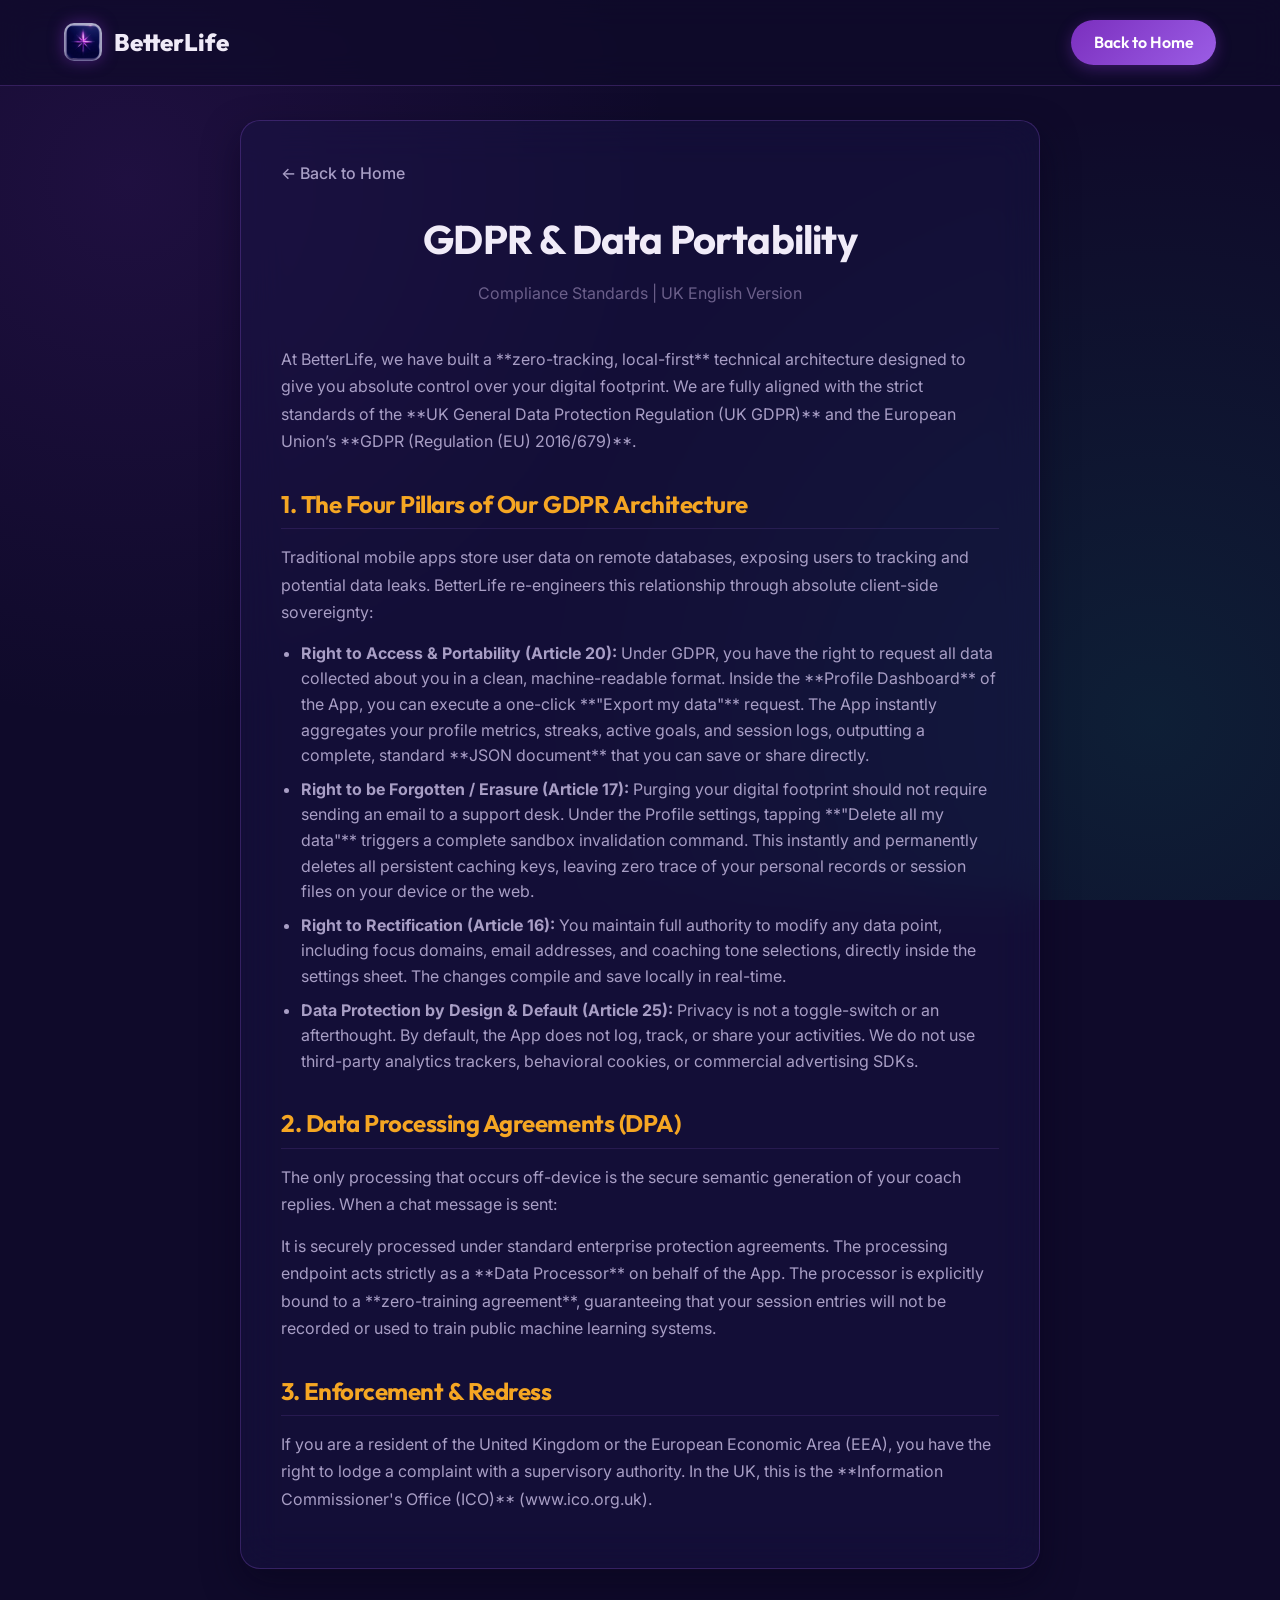
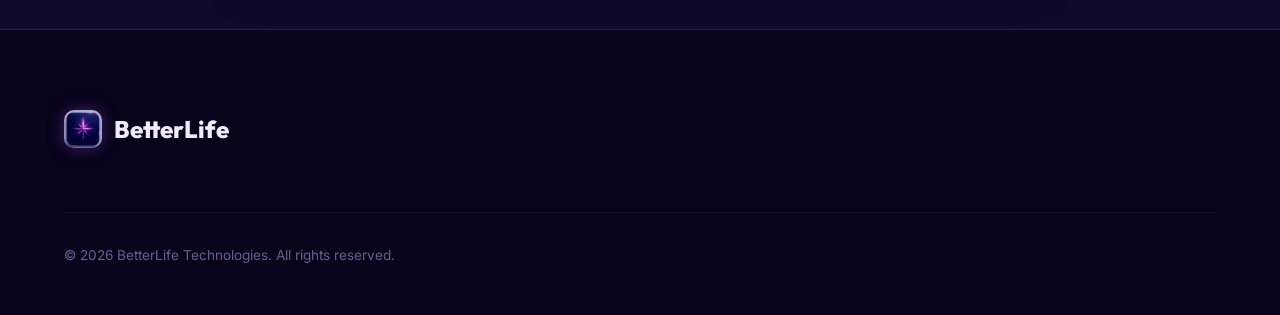
==== gdpr.html @ 4e4b3cdb "Deploy comprehensive Privacy Policy, Terms of Service, and GDPR pages" ====
<!DOCTYPE html>
<html lang="en-GB">
<head>
  <meta charset="UTF-8">
  <meta name="viewport" content="width=device-width, initial-scale=1.0">
  <title>GDPR & Data Portability Compliance - BetterLife AI</title>
  <link rel="stylesheet" href="style.css">
  <link rel="icon" type="image/png" href="assets/app_icon.png">
  <style>
    .legal-container {
      max-width: 800px;
      margin: 120px auto 60px auto;
      padding: 40px;
      background: rgba(26, 21, 72, 0.45);
      backdrop-filter: blur(20px);
      border: 1px solid rgba(155, 93, 229, 0.25);
      border-radius: 20px;
      box-shadow: 0 15px 35px rgba(8, 4, 27, 0.5);
    }
    .legal-title {
      font-size: 2.5rem;
      margin-bottom: 10px;
      color: var(--text-primary);
      text-align: center;
    }
    .legal-subtitle {
      font-size: 1rem;
      color: var(--text-tertiary);
      text-align: center;
      margin-bottom: 40px;
    }
    .legal-content h2 {
      font-size: 1.5rem;
      margin-top: 30px;
      margin-bottom: 15px;
      color: var(--gold);
      border-bottom: 1px solid rgba(155, 93, 229, 0.15);
      padding-bottom: 5px;
    }
    .legal-content p {
      margin-bottom: 15px;
      font-size: 1rem;
      line-height: 1.7;
    }
    .legal-content ul {
      margin-bottom: 20px;
      padding-left: 20px;
      color: var(--text-secondary);
    }
    .legal-content li {
      margin-bottom: 8px;
    }
    .back-home {
      display: inline-block;
      margin-bottom: 20px;
      color: var(--text-secondary);
      text-decoration: none;
      font-weight: 500;
      transition: var(--transition-smooth);
    }
    .back-home:hover {
      color: var(--gold);
      transform: translateX(-5px);
    }
  </style>
</head>
<body>

  <!-- Navigation -->
  <nav>
    <a href="index.html" class="logo">
      <img src="assets/app_icon.png" alt="BetterLife Brand Icon" class="logo-img">
      <span class="logo-text">BetterLife</span>
    </a>
    <div class="nav-links">
      <a href="index.html" class="btn-cta">Back to Home</a>
    </div>
  </nav>

  <!-- Content -->
  <div class="legal-container">
    <a href="index.html" class="back-home">← Back to Home</a>
    <h1 class="legal-title">GDPR & Data Portability</h1>
    <div class="legal-subtitle">Compliance Standards | UK English Version</div>

    <div class="legal-content">
      <p>
        At BetterLife, we have built a **zero-tracking, local-first** technical architecture designed to give you absolute control over your digital footprint. We are fully aligned with the strict standards of the **UK General Data Protection Regulation (UK GDPR)** and the European Union’s **GDPR (Regulation (EU) 2016/679)**.
      </p>

      <h2>1. The Four Pillars of Our GDPR Architecture</h2>
      <p>
        Traditional mobile apps store user data on remote databases, exposing users to tracking and potential data leaks. BetterLife re-engineers this relationship through absolute client-side sovereignty:
      </p>
      <ul>
        <li><strong>Right to Access & Portability (Article 20):</strong> Under GDPR, you have the right to request all data collected about you in a clean, machine-readable format. Inside the **Profile Dashboard** of the App, you can execute a one-click **"Export my data"** request. The App instantly aggregates your profile metrics, streaks, active goals, and session logs, outputting a complete, standard **JSON document** that you can save or share directly.</li>
        <li><strong>Right to be Forgotten / Erasure (Article 17):</strong> Purging your digital footprint should not require sending an email to a support desk. Under the Profile settings, tapping **"Delete all my data"** triggers a complete sandbox invalidation command. This instantly and permanently deletes all persistent caching keys, leaving zero trace of your personal records or session files on your device or the web.</li>
        <li><strong>Right to Rectification (Article 16):</strong> You maintain full authority to modify any data point, including focus domains, email addresses, and coaching tone selections, directly inside the settings sheet. The changes compile and save locally in real-time.</li>
        <li><strong>Data Protection by Design & Default (Article 25):</strong> Privacy is not a toggle-switch or an afterthought. By default, the App does not log, track, or share your activities. We do not use third-party analytics trackers, behavioral cookies, or commercial advertising SDKs.</li>
      </ul>

      <h2>2. Data Processing Agreements (DPA)</h2>
      <p>
        The only processing that occurs off-device is the secure semantic generation of your coach replies. When a chat message is sent:
      </p>
      <p>
        It is securely processed under standard enterprise protection agreements. The processing endpoint acts strictly as a **Data Processor** on behalf of the App. The processor is explicitly bound to a **zero-training agreement**, guaranteeing that your session entries will not be recorded or used to train public machine learning systems.
      </p>

      <h2>3. Enforcement & Redress</h2>
      <p>
        If you are a resident of the United Kingdom or the European Economic Area (EEA), you have the right to lodge a complaint with a supervisory authority. In the UK, this is the **Information Commissioner's Office (ICO)** (www.ico.org.uk).
      </p>
    </div>
  </div>

  <!-- Footer -->
  <footer>
    <div class="footer-container">
      <div class="footer-brand">
        <a href="index.html" class="logo">
          <img src="assets/app_icon.png" alt="BetterLife Brand Icon" class="logo-img">
          <span class="logo-text">BetterLife</span>
        </a>
      </div>
    </div>
    <div class="footer-bottom">
      <div>
        &copy; 2026 BetterLife Technologies. All rights reserved.
      </div>
    </div>
  </footer>

</body>
</html>
---- style.css ----
/* --- BetterLife Premium Design System & Typography --- */
@import url('https://fonts.googleapis.com/css2?family=Inter:wght@300;400;500;600&family=Outfit:wght@400;500;600;700;800&display=swap');

:root {
  /* Brand Colors matching iOS design tokens */
  --bg-primary: #0F0A2A;
  --bg-secondary: #08041B;
  --surface: rgba(26, 21, 72, 0.45);
  --surface-hover: rgba(26, 21, 72, 0.7);
  --border-color: rgba(155, 93, 229, 0.25);
  
  --violet: #7B2FBE;
  --violet-light: #9B5DE5;
  --gold: #F5A623;
  --gold-light: #FFD166;
  --teal: #06D6A0;
  --coral: #EF476F;
  
  --text-primary: #F0EBF8;
  --text-secondary: #A89EC5;
  --text-tertiary: #6B5F8A;

  /* Font mappings */
  --font-display: 'Outfit', sans-serif;
  --font-body: 'Inter', sans-serif;
  
  --transition-smooth: all 0.4s cubic-bezier(0.16, 1, 0.3, 1);
}

/* --- Base Rules --- */
* {
  box-sizing: border-box;
  margin: 0;
  padding: 0;
}

html {
  scroll-behavior: smooth;
  font-size: 16px;
}

body {
  background-color: var(--bg-primary);
  background-image: radial-gradient(circle at 10% 20%, rgba(123, 47, 190, 0.15) 0%, transparent 40%),
                    radial-gradient(circle at 90% 80%, rgba(6, 214, 160, 0.1) 0%, transparent 45%);
  background-attachment: fixed;
  color: var(--text-primary);
  font-family: var(--font-body);
  line-height: 1.6;
  overflow-x: hidden;
  -webkit-font-smoothing: antialiased;
}

/* --- Typography --- */
h1, h2, h3, h4 {
  font-family: var(--font-display);
  font-weight: 700;
  letter-spacing: -0.02em;
}

p {
  color: var(--text-secondary);
  font-weight: 400;
}

/* --- Nav Bar --- */
nav {
  position: fixed;
  top: 0;
  left: 0;
  width: 100%;
  padding: 1.25rem 5%;
  background: rgba(15, 10, 42, 0.7);
  backdrop-filter: blur(15px);
  border-bottom: 1px solid var(--border-color);
  display: flex;
  justify-content: space-between;
  align-items: center;
  z-index: 1000;
}

.logo {
  display: flex;
  align-items: center;
  gap: 0.75rem;
  text-decoration: none;
}

.logo-img {
  width: 38px;
  height: 38px;
  border-radius: 10px;
  box-shadow: 0 0 15px rgba(123, 47, 190, 0.5);
}

.logo-text {
  font-family: var(--font-display);
  font-size: 1.5rem;
  font-weight: 800;
  color: var(--text-primary);
}

.nav-links {
  display: flex;
  gap: 2rem;
  align-items: center;
}

.nav-link {
  font-family: var(--font-display);
  font-size: 1rem;
  color: var(--text-secondary);
  text-decoration: none;
  font-weight: 500;
  transition: var(--transition-smooth);
}

.nav-link:hover {
  color: var(--violet-light);
}

.btn-cta {
  background: linear-gradient(135deg, var(--violet), var(--violet-light));
  color: white;
  border: none;
  font-family: var(--font-display);
  font-weight: 600;
  padding: 0.6rem 1.4rem;
  border-radius: 99px;
  cursor: pointer;
  text-decoration: none;
  box-shadow: 0 4px 15px rgba(123, 47, 190, 0.4);
  transition: var(--transition-smooth);
}

.btn-cta:hover {
  transform: translateY(-2px);
  box-shadow: 0 6px 20px rgba(123, 47, 190, 0.6);
}

/* --- Hero Section --- */
.hero {
  padding: 10rem 5% 6rem;
  max-width: 900px;
  margin: 0 auto;
  display: flex;
  flex-direction: column;
  align-items: center;
  text-align: center;
  gap: 3.5rem;
}

.hero-content {
  display: flex;
  flex-direction: column;
  align-items: center;
  gap: 1.5rem;
}

.hero-tag {
  align-self: center;
  background: rgba(123, 47, 190, 0.2);
  border: 1px solid var(--violet-light);
  color: var(--violet-light);
  font-family: var(--font-display);
  font-weight: 600;
  padding: 0.4rem 1rem;
  border-radius: 99px;
  font-size: 0.875rem;
  letter-spacing: 0.05em;
  text-transform: uppercase;
}

.hero-title {
  font-size: 3.5rem;
  line-height: 1.15;
  color: white;
}

.hero-title span {
  background: linear-gradient(135deg, var(--violet-light), var(--gold));
  -webkit-background-clip: text;
  -webkit-text-fill-color: transparent;
}

.hero-desc {
  font-size: 1.15rem;
  line-height: 1.6;
  max-width: 700px;
}

.hero-btns {
  display: flex;
  justify-content: center;
  gap: 1rem;
  margin-top: 1rem;
}

.btn-secondary {
  background: rgba(26, 21, 72, 0.4);
  color: var(--text-primary);
  border: 1px solid var(--border-color);
  font-family: var(--font-display);
  font-weight: 600;
  padding: 0.75rem 1.8rem;
  border-radius: 99px;
  text-decoration: none;
  display: inline-flex;
  align-items: center;
  justify-content: center;
  transition: var(--transition-smooth);
}

.btn-secondary:hover {
  background: rgba(26, 21, 72, 0.7);
  border-color: var(--violet-light);
}

.hero-showcase {
  display: flex;
  justify-content: center;
  position: relative;
}

.phone-container {
  width: 280px;
  height: 560px;
  background: #08041B;
  border: 8px solid rgba(155, 93, 229, 0.3);
  border-radius: 40px;
  box-shadow: 0 25px 50px -12px rgba(123, 47, 190, 0.5);
  overflow: hidden;
  position: relative;
  animation: floatPhone 6s ease-in-out infinite;
}

.phone-screen {
  width: 100%;
  height: 100%;
  object-fit: cover;
}

@keyframes floatPhone {
  0%, 100% { transform: translateY(0); }
  50% { transform: translateY(-15px); }
}

/* --- Section Container --- */
.section {
  padding: 6rem 5%;
  max-width: 1200px;
  margin: 0 auto;
}

.section-hdr {
  text-align: center;
  max-width: 700px;
  margin: 0 auto 4rem;
  display: flex;
  flex-direction: column;
  gap: 1rem;
}

.section-tag {
  color: var(--violet-light);
  font-family: var(--font-display);
  font-weight: 600;
  text-transform: uppercase;
  letter-spacing: 0.1em;
  font-size: 0.875rem;
}

.section-title {
  font-size: 2.5rem;
  color: white;
}

/* --- Feature Grid ("What You Get") --- */
.features-grid {
  display: grid;
  grid-template-columns: repeat(auto-fit, minmax(320px, 1fr));
  gap: 2rem;
}

.card {
  background: var(--surface);
  border: 1px solid var(--border-color);
  border-radius: 24px;
  padding: 2.5rem;
  display: flex;
  flex-direction: column;
  gap: 1.25rem;
  backdrop-filter: blur(10px);
  transition: var(--transition-smooth);
}

.card:hover {
  transform: translateY(-8px);
  background: var(--surface-hover);
  border-color: var(--violet-light);
  box-shadow: 0 12px 30px rgba(123, 47, 190, 0.25);
}

.card-icon {
  font-size: 2rem;
  display: inline-flex;
  align-items: center;
  justify-content: center;
  width: 60px;
  height: 60px;
  border-radius: 16px;
  background: rgba(123, 47, 190, 0.25);
  border: 1px solid rgba(155, 93, 229, 0.4);
  color: var(--violet-light);
}

.card-title {
  font-size: 1.5rem;
  color: white;
}

.card-desc {
  font-size: 0.95rem;
}

/* --- Step Flow ("How to Use") --- */
.steps-container {
  display: grid;
  grid-template-columns: repeat(auto-fit, minmax(280px, 1fr));
  gap: 3rem;
  position: relative;
}

.step {
  display: flex;
  flex-direction: column;
  gap: 1rem;
  position: relative;
}

.step-num {
  font-family: var(--font-display);
  font-size: 3rem;
  font-weight: 800;
  background: linear-gradient(135deg, var(--violet-light), var(--gold));
  -webkit-background-clip: text;
  -webkit-text-fill-color: transparent;
  opacity: 0.75;
}

.step-title {
  font-size: 1.25rem;
  color: white;
}

/* --- Screenshot Showcase --- */
.carousel-container {
  position: relative;
  max-width: 900px;
  margin: 0 auto;
  overflow: hidden;
  border-radius: 28px;
  border: 1px solid var(--border-color);
  background: rgba(8, 4, 27, 0.5);
  padding: 3rem 1rem;
}

.carousel-track {
  display: flex;
  transition: transform 0.5s ease-in-out;
  gap: 2rem;
}

.carousel-slide {
  min-width: calc(33.333% - 1.33rem);
  display: flex;
  flex-direction: column;
  align-items: center;
  gap: 1rem;
}

.carousel-slide img {
  width: 100%;
  border-radius: 20px;
  box-shadow: 0 10px 25px rgba(0, 0, 0, 0.3);
  border: 3px solid rgba(155, 93, 229, 0.2);
  transition: var(--transition-smooth);
}

.carousel-slide.active img {
  border-color: var(--violet-light);
  box-shadow: 0 15px 35px rgba(123, 47, 190, 0.35);
}

.carousel-caption {
  font-family: var(--font-display);
  font-size: 0.9rem;
  font-weight: 600;
  color: var(--text-secondary);
  text-align: center;
}

.carousel-controls {
  display: flex;
  justify-content: center;
  gap: 1.5rem;
  margin-top: 2rem;
}

.carousel-btn {
  background: rgba(26, 21, 72, 0.6);
  border: 1px solid var(--border-color);
  color: white;
  width: 48px;
  height: 48px;
  border-radius: 50%;
  cursor: pointer;
  display: inline-flex;
  align-items: center;
  justify-content: center;
  font-weight: bold;
  font-size: 1.25rem;
  transition: var(--transition-smooth);
}

.carousel-btn:hover {
  background: var(--violet);
  border-color: var(--violet-light);
}

/* --- FAQ Section --- */
.faq-list {
  max-width: 800px;
  margin: 0 auto;
  display: flex;
  flex-direction: column;
  gap: 1.25rem;
}

.faq-item {
  background: var(--surface);
  border: 1px solid var(--border-color);
  border-radius: 16px;
  overflow: hidden;
  transition: var(--transition-smooth);
}

.faq-q {
  padding: 1.5rem 2rem;
  font-family: var(--font-display);
  font-size: 1.15rem;
  font-weight: 600;
  color: white;
  cursor: pointer;
  display: flex;
  justify-content: space-between;
  align-items: center;
}

.faq-q::after {
  content: '+';
  font-size: 1.5rem;
  color: var(--violet-light);
  transition: var(--transition-smooth);
}

.faq-item.active .faq-q::after {
  content: '−';
  transform: rotate(180deg);
}

.faq-a {
  max-height: 0;
  overflow: hidden;
  transition: max-height 0.3s ease-out, padding 0.3s ease-out;
  padding: 0 2rem;
  font-size: 0.95rem;
}

.faq-item.active .faq-a {
  max-height: 200px;
  padding: 0 2rem 1.5rem;
}

/* --- EEAT Trust Footer --- */
footer {
  background: var(--bg-secondary);
  border-top: 1px solid var(--border-color);
  padding: 5rem 5% 3rem;
}

.footer-container {
  max-width: 1200px;
  margin: 0 auto;
  display: grid;
  grid-template-columns: 1.2fr repeat(2, 0.9fr);
  gap: 4rem;
}

.footer-brand {
  display: flex;
  flex-direction: column;
  gap: 1.25rem;
}

.footer-tagline {
  font-size: 0.95rem;
}

.footer-links {
  display: flex;
  flex-direction: column;
  gap: 1rem;
}

.footer-hdr {
  font-family: var(--font-display);
  font-size: 1.1rem;
  font-weight: 600;
  color: white;
  margin-bottom: 0.5rem;
}

.footer-link {
  color: var(--text-secondary);
  text-decoration: none;
  font-size: 0.9rem;
  transition: var(--transition-smooth);
}

.footer-link:hover {
  color: var(--violet-light);
}

.footer-bottom {
  max-width: 1200px;
  margin: 4rem auto 0;
  padding-top: 2rem;
  border-top: 1px solid rgba(155, 93, 229, 0.1);
  display: flex;
  justify-content: space-between;
  align-items: center;
  font-size: 0.85rem;
  color: var(--text-tertiary);
}

.icf-citation {
  max-width: 600px;
  line-height: 1.5;
}

/* --- Mobile Responsiveness --- */
@media (max-width: 900px) {
  .hero {
    grid-template-columns: 1fr;
    text-align: center;
    padding-top: 8rem;
    gap: 3rem;
  }
  
  .hero-tag {
    align-self: center;
  }
  
  .hero-title {
    font-size: 2.75rem;
  }
  
  .hero-btns {
    justify-content: center;
  }
  
  .carousel-slide {
    min-width: calc(50% - 1rem);
  }
  
  .footer-container {
    grid-template-columns: 1fr;
    gap: 3rem;
  }
  
  .footer-bottom {
    flex-direction: column;
    text-align: center;
    gap: 1.5rem;
  }
}

@media (max-width: 600px) {
  .carousel-slide {
    min-width: 100%;
  }
}
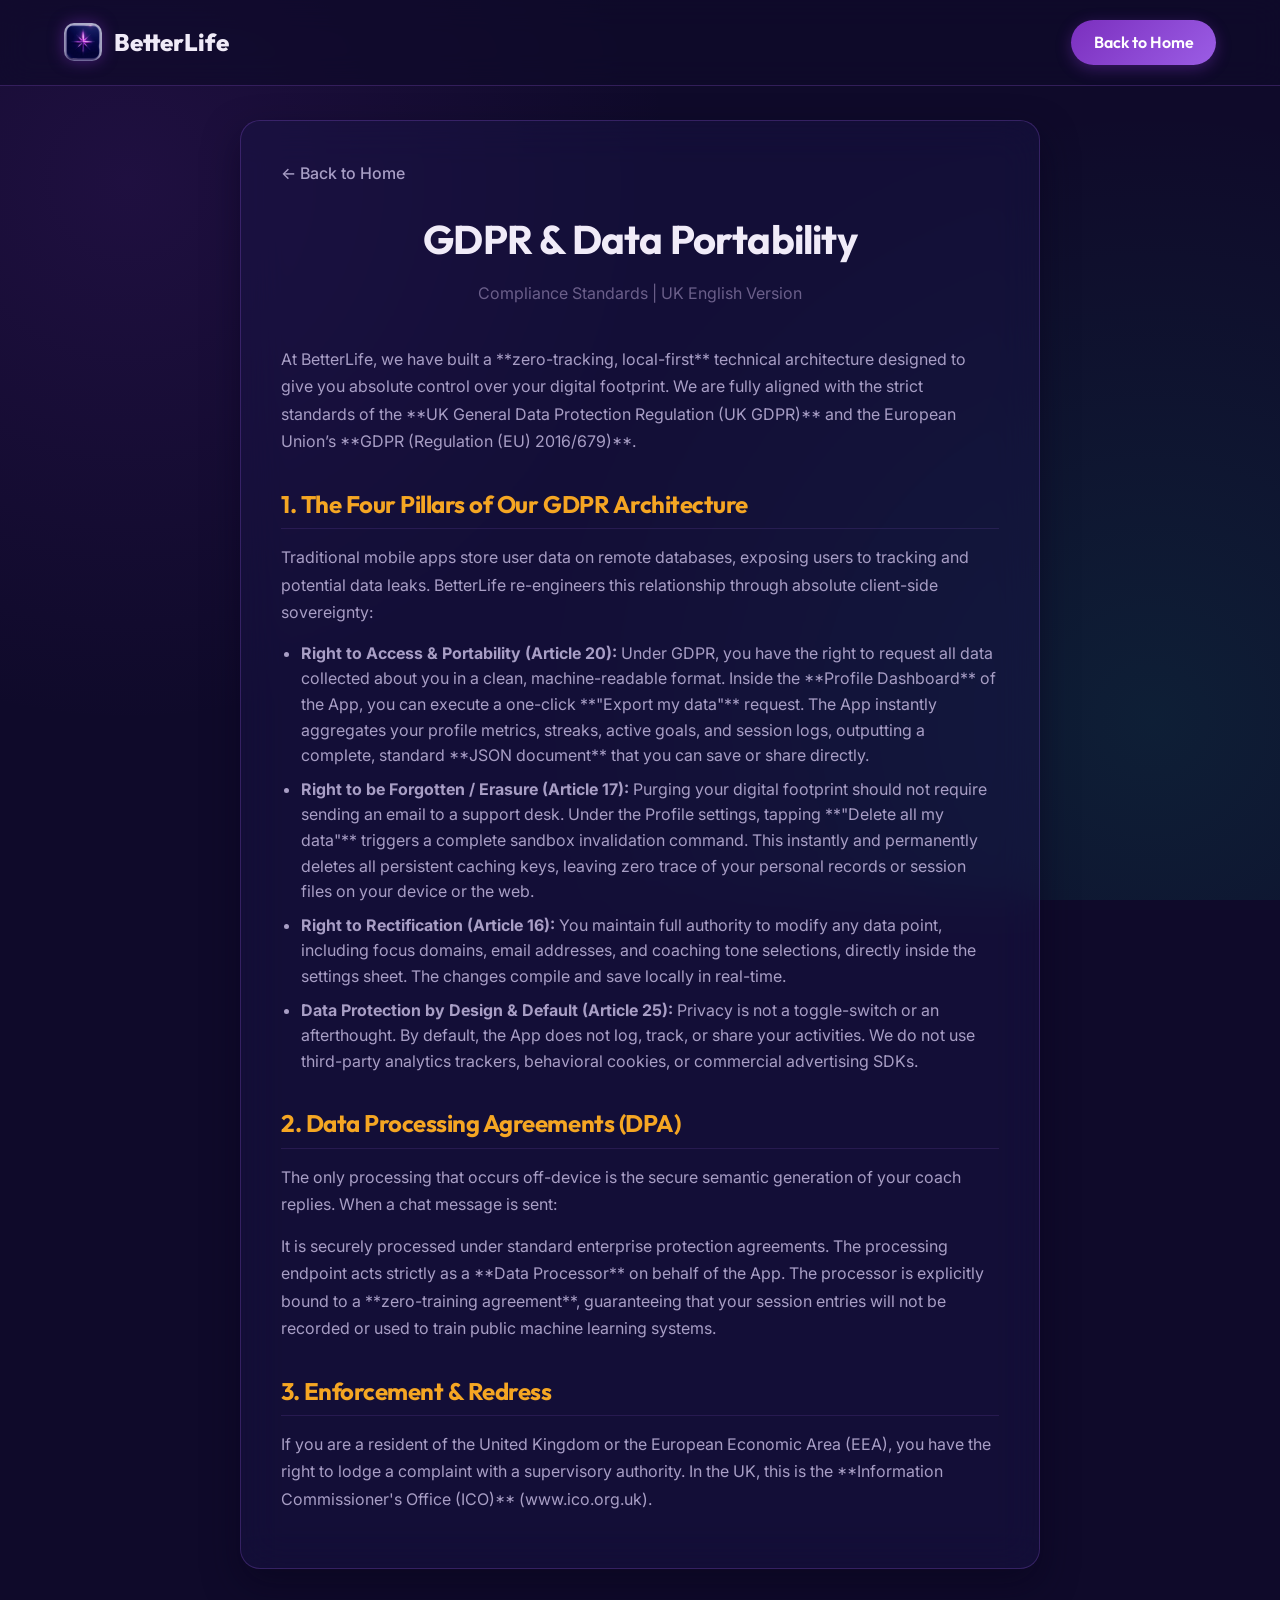
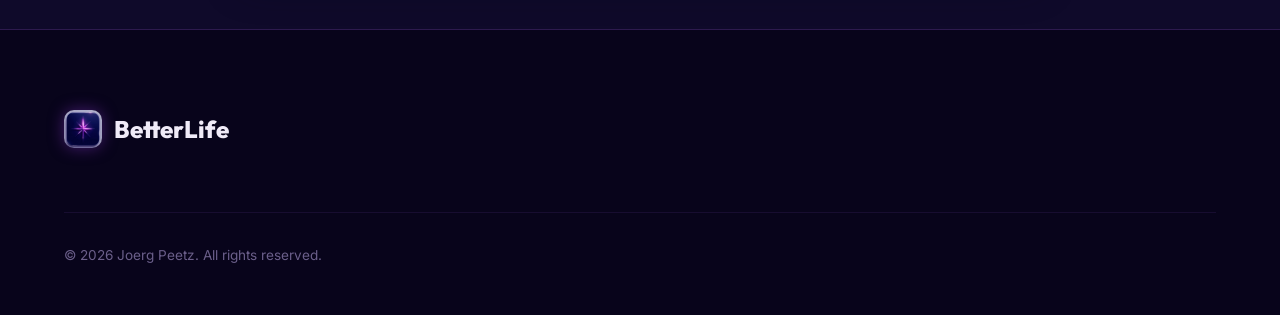
==== commit 9f6f036f: "Configure official Joerg Peetz copyrights across all legal and landing assets" ====
--- a/gdpr.html
+++ b/gdpr.html
@@ -126,7 +126,7 @@
     </div>
     <div class="footer-bottom">
       <div>
-        &copy; 2026 BetterLife Technologies. All rights reserved.
+        &copy; 2026 Joerg Peetz. All rights reserved.
       </div>
     </div>
   </footer>
